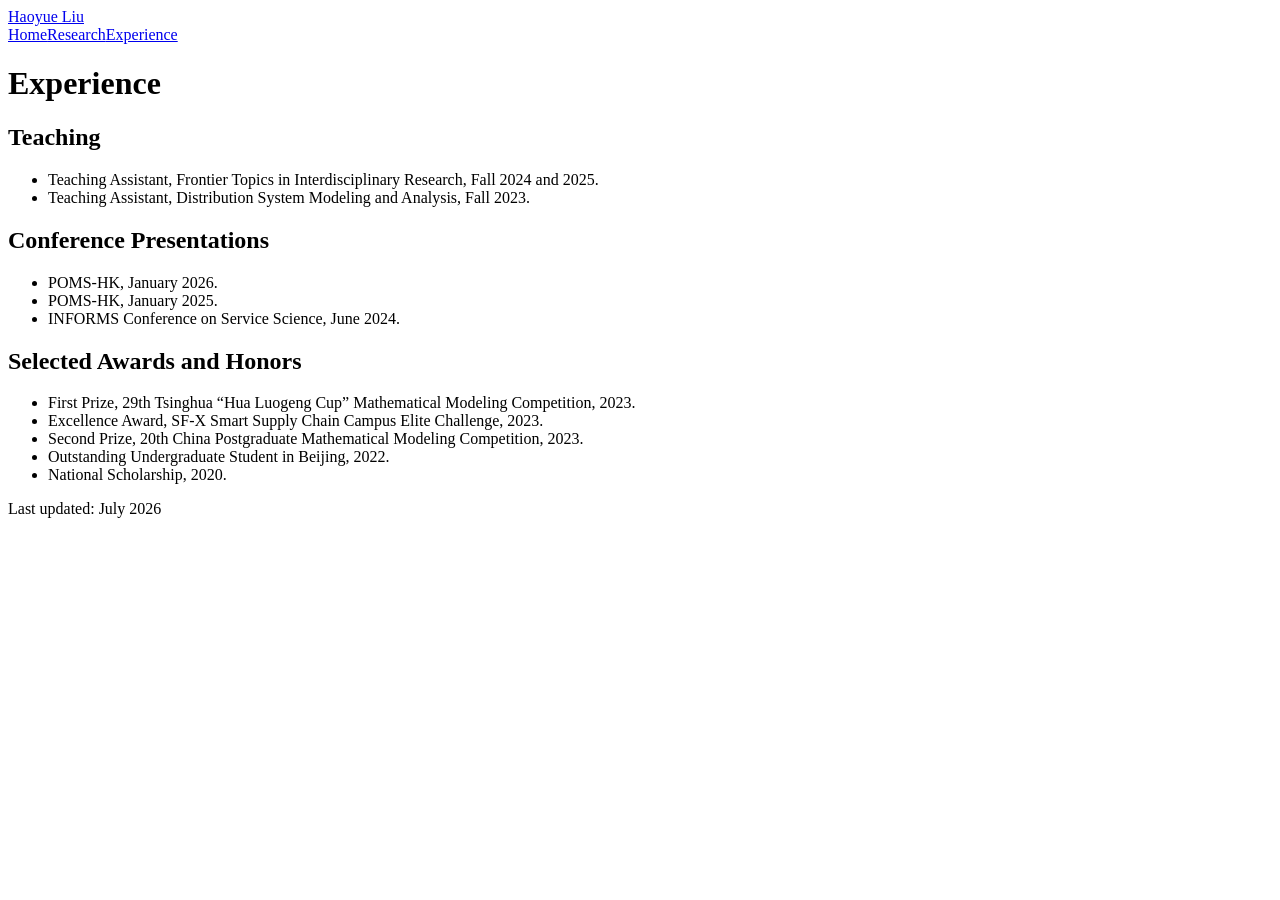
==== experience.html @ b4fe8a1f "Add experience.html" ====
<!doctype html><html lang="en"><head><meta charset="utf-8"><meta name="viewport" content="width=device-width, initial-scale=1"><title>Experience | Haoyue Liu</title><link rel="stylesheet" href="assets/css/main.css"></head><body>
<header class="site-header"><nav class="nav wrap"><a class="site-name" href="index.html">Haoyue Liu</a><div class="nav-links"><a href="index.html">Home</a><a href="research.html">Research</a><a class="active" href="experience.html">Experience</a></div></nav></header>
<main class="wrap page"><h1>Experience</h1>
<h2>Teaching</h2><ul><li>Teaching Assistant, Frontier Topics in Interdisciplinary Research, Fall 2024 and 2025.</li><li>Teaching Assistant, Distribution System Modeling and Analysis, Fall 2023.</li></ul>
<h2>Conference Presentations</h2><ul><li>POMS-HK, January 2026.</li><li>POMS-HK, January 2025.</li><li>INFORMS Conference on Service Science, June 2024.</li></ul>
<h2>Selected Awards and Honors</h2><ul><li>First Prize, 29th Tsinghua “Hua Luogeng Cup” Mathematical Modeling Competition, 2023.</li><li>Excellence Award, SF-X Smart Supply Chain Campus Elite Challenge, 2023.</li><li>Second Prize, 20th China Postgraduate Mathematical Modeling Competition, 2023.</li><li>Outstanding Undergraduate Student in Beijing, 2022.</li><li>National Scholarship, 2020.</li></ul>
</main><footer class="wrap">Last updated: July 2026</footer></body></html>
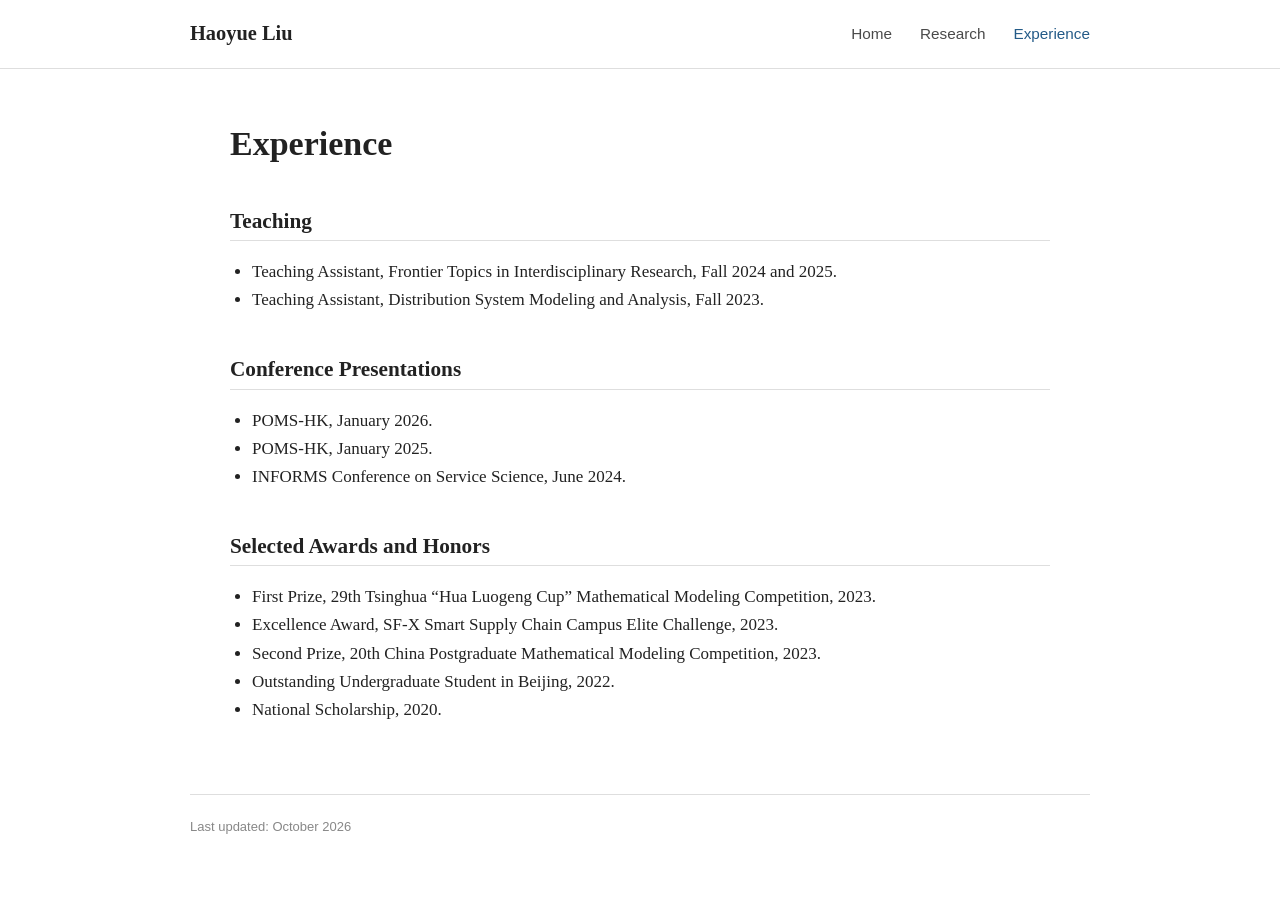
==== commit 50ff7a62: "Update experience.html" ====
--- a/experience.html
+++ b/experience.html
@@ -4,4 +4,4 @@
 <h2>Teaching</h2><ul><li>Teaching Assistant, Frontier Topics in Interdisciplinary Research, Fall 2024 and 2025.</li><li>Teaching Assistant, Distribution System Modeling and Analysis, Fall 2023.</li></ul>
 <h2>Conference Presentations</h2><ul><li>POMS-HK, January 2026.</li><li>POMS-HK, January 2025.</li><li>INFORMS Conference on Service Science, June 2024.</li></ul>
 <h2>Selected Awards and Honors</h2><ul><li>First Prize, 29th Tsinghua “Hua Luogeng Cup” Mathematical Modeling Competition, 2023.</li><li>Excellence Award, SF-X Smart Supply Chain Campus Elite Challenge, 2023.</li><li>Second Prize, 20th China Postgraduate Mathematical Modeling Competition, 2023.</li><li>Outstanding Undergraduate Student in Beijing, 2022.</li><li>National Scholarship, 2020.</li></ul>
-</main><footer class="wrap">Last updated: July 2026</footer></body></html>
+</main><footer class="wrap">Last updated: October 2026</footer></body></html>
--- a/assets/css/main.css
+++ b/assets/css/main.css
@@ -0,0 +1 @@
+:root{--ink:#222;--muted:#686868;--line:#dedede;--link:#245b88;--paper:#fff;--soft:#f7f7f5}*{box-sizing:border-box}html{font-size:17px}body{margin:0;background:var(--paper);color:var(--ink);font-family:Georgia,"Times New Roman","Noto Serif SC",serif;line-height:1.65}.wrap{width:min(900px,calc(100% - 40px));margin-inline:auto}.site-header{border-bottom:1px solid var(--line);margin-bottom:54px}.nav{min-height:68px;display:flex;align-items:center;justify-content:space-between}.site-name{font-size:1.2rem;font-weight:700;color:var(--ink);text-decoration:none}.nav-links{display:flex;gap:28px}.nav-links a{color:#4a4a4a;text-decoration:none;font-family:Arial,sans-serif;font-size:.9rem}.nav-links a:hover,.nav-links .active{color:var(--link)}a{color:var(--link);text-decoration-thickness:1px;text-underline-offset:3px}h1,h2,h3{line-height:1.25}h1{font-size:2rem;margin:0 0 12px}h1 span{font-size:1.1rem;font-weight:400;color:var(--muted);margin-left:8px}h2{font-size:1.25rem;margin:42px 0 14px;padding-bottom:6px;border-bottom:1px solid var(--line)}h3{font-size:1rem;margin:0;font-weight:600}.intro{display:grid;grid-template-columns:210px 1fr;gap:42px;align-items:start;margin-bottom:46px}.portrait{width:210px;aspect-ratio:4/5;object-fit:cover;object-position:center;border-radius:2px}.role{font-size:1.05rem;margin-bottom:6px}.sep{padding:0 10px;color:#999}.dated{display:grid;grid-template-columns:170px 1fr;gap:24px}.dated span{color:var(--muted)}.dated p{margin-top:0}.page{max-width:820px}.page>h1{margin-bottom:36px}.paper{margin:0 0 28px}.paper p{margin:5px 0}.status,.note{color:var(--muted)}ul{padding-left:22px}footer{border-top:1px solid var(--line);margin-top:70px;padding:24px 0 42px;color:#888;font:13px Arial,sans-serif}@media(max-width:650px){html{font-size:16px}.site-header{margin-bottom:34px}.nav{align-items:flex-start;flex-direction:column;padding:15px 0}.nav-links{gap:20px;margin-top:8px}.intro{grid-template-columns:1fr;gap:25px}.portrait{width:170px}.dated{grid-template-columns:1fr;gap:0}.dated span{margin-bottom:3px}h1{font-size:1.75rem}}
